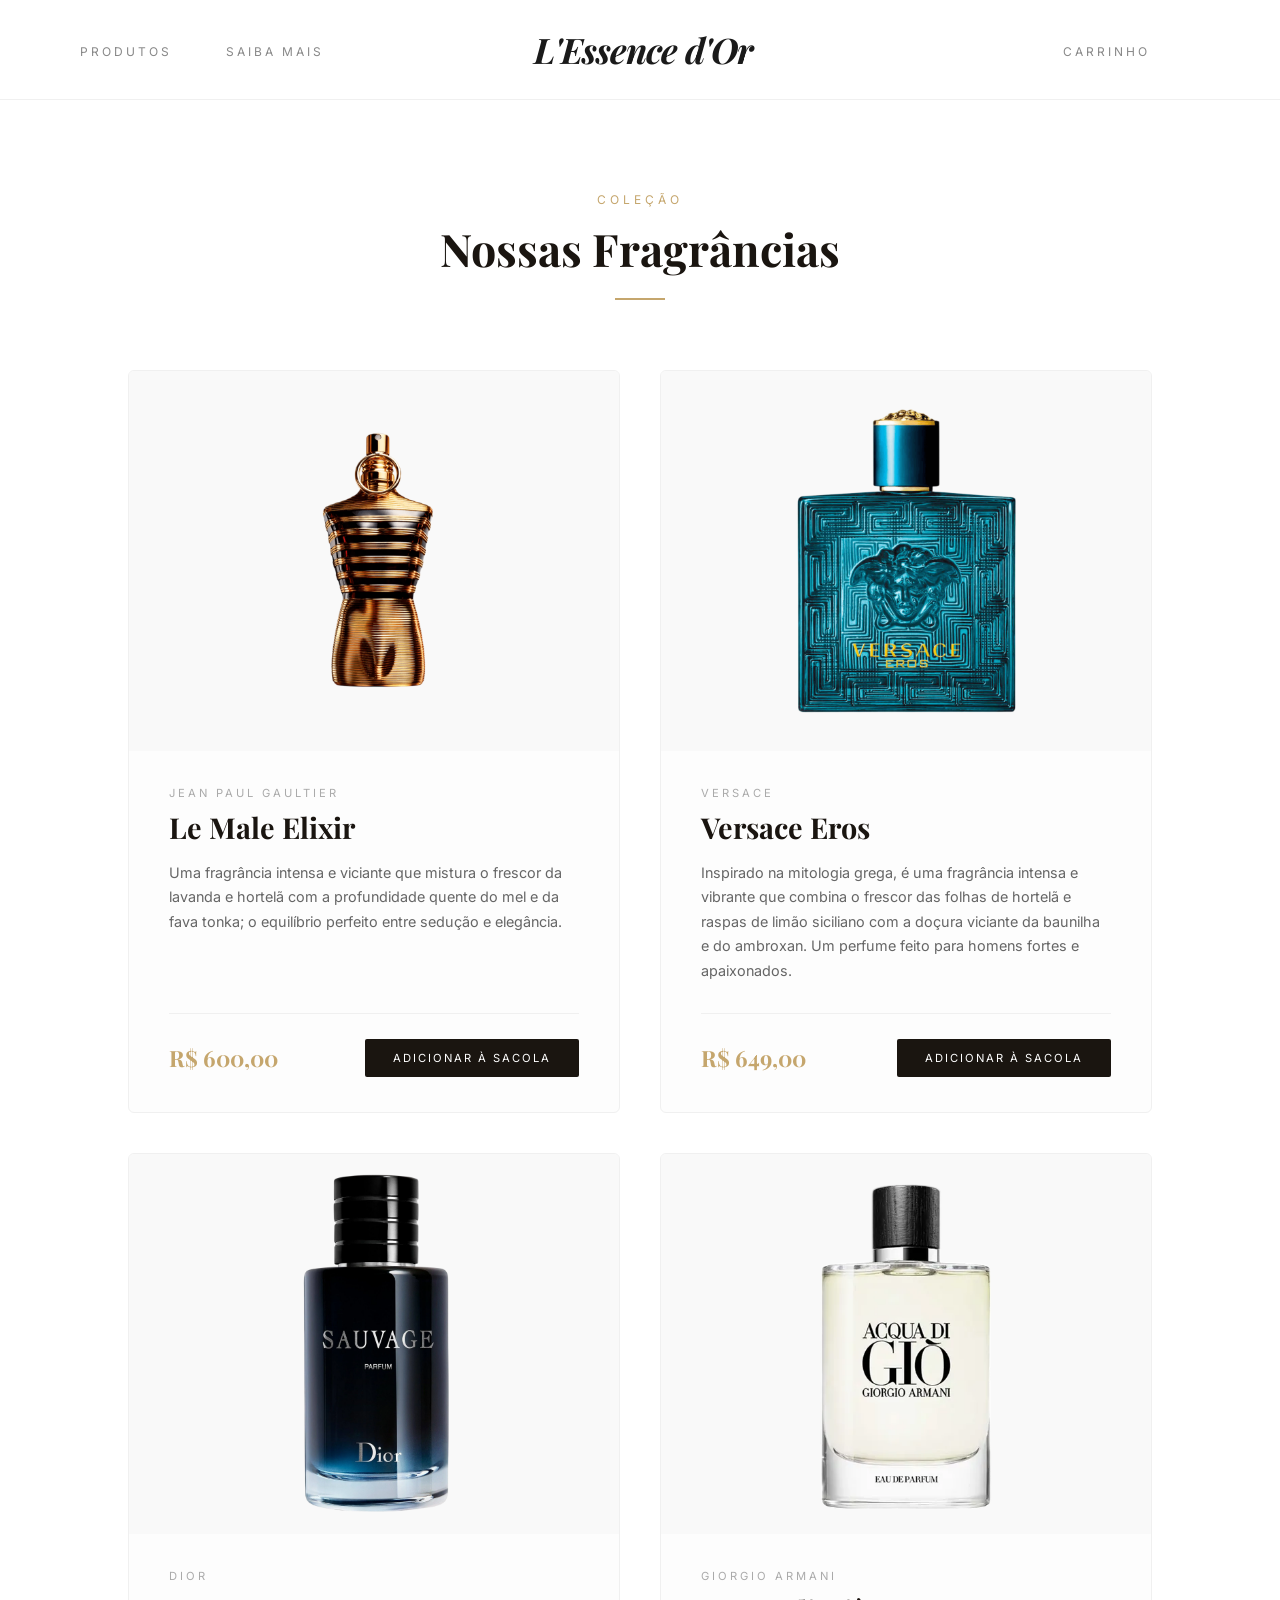
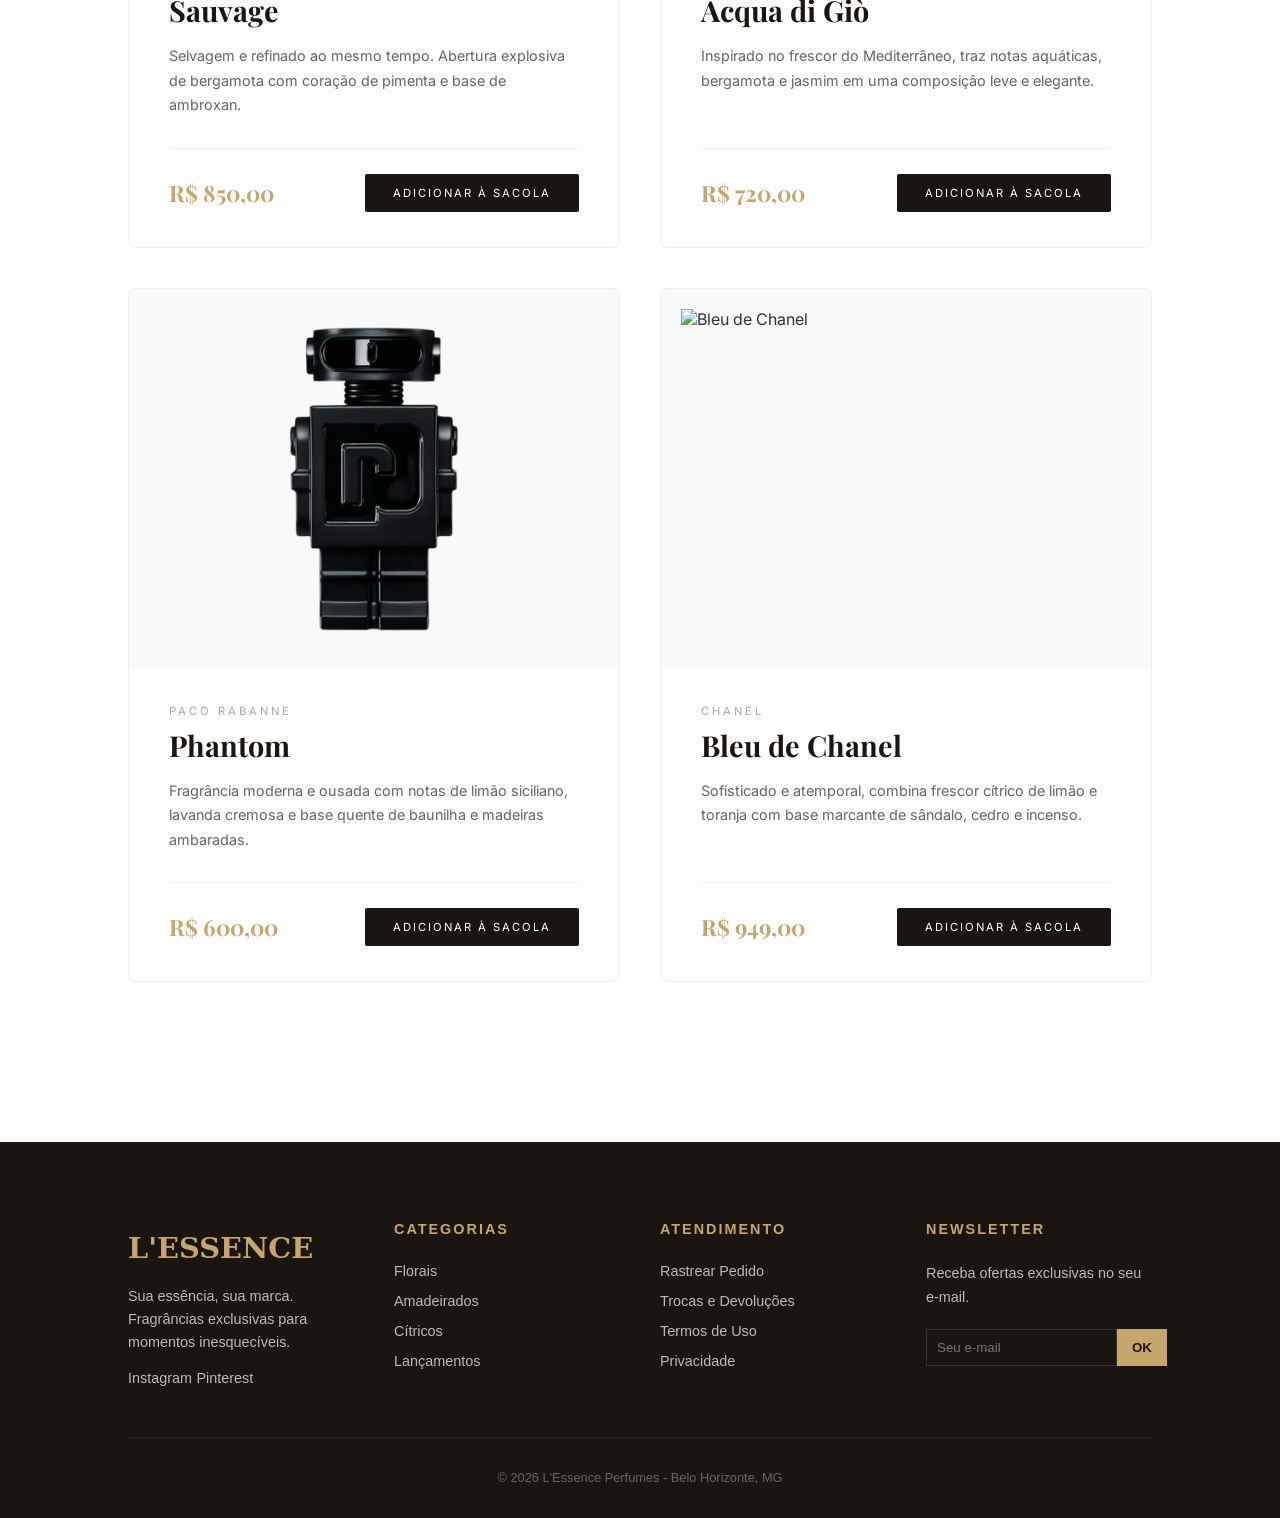
==== pages/produtos.html @ 05882e73 "Pagina de produtos" ====
<!DOCTYPE html>
<html lang="en">
<head>
    <meta charset="UTF-8">
    <meta name="viewport" content="width=device-width, initial-scale=1.0">
    <title>Produtos — L'Essence d'Or</title>
    <link rel="stylesheet" href="./produtos.css">
    <link href="https://fonts.googleapis.com/css2?family=Playfair+Display:ital,wght@0,400;0,700;1,700&family=Inter:wght@300;400;500&display=swap" rel="stylesheet">
</head>
<body>

    <header class="cabecario">
        <nav class="menu">
            <a href="#">Produtos</a>
            <a href="#">Saiba Mais</a>
        </nav>
        <h1 class="titulo">L'Essence d'Or</h1>
        <nav class="menu">
            <a class="carrinho" href="#">Carrinho</a>
        </nav>
    </header>

    <main class="produtos-page">

        <div class="produtos-header">
            <p class="produtos-subtitulo">Coleção</p>
            <h2 class="produtos-titulo">Nossas Fragrâncias</h2>
            <div class="linha-dourada"></div>
        </div>

        <div class="produtos-grid">

            <div class="produto-card">
                <div class="produto-imagem">
                    <img src="../fotos/LeMale.png" alt="Paco Rabanne Phantom">
                </div>
                <div class="produto-info">
                    <p class="produto-marca">Jean Paul Gaultier</p>
                    <h3 class="produto-nome">Le Male Elixir</h3>
                    <p class="produto-descricao">Uma fragrância intensa e viciante que mistura o frescor da lavanda e hortelã com a profundidade quente do mel e da fava tonka; o equilíbrio perfeito entre sedução e elegância.</p>
                    <div class="produto-rodape">
                        <span class="produto-preco">R$ 600,00</span>
                        <button class="btn-card">Adicionar à Sacola</button>
                    </div>
                </div>
            </div>

            <div class="produto-card">
                <div class="produto-imagem">
                    <img src="../fotos/versace.png" alt="Bleu de Chanel">
                </div>
                <div class="produto-info">
                    <p class="produto-marca">Versace</p>
                    <h3 class="produto-nome">Versace Eros</h3>
                    <p class="produto-descricao">Inspirado na mitologia grega, é uma fragrância intensa e vibrante que combina o frescor das folhas de hortelã e raspas de limão siciliano com a doçura viciante da baunilha e do ambroxan. Um perfume feito para homens fortes e apaixonados.</p>
                    <div class="produto-rodape">
                        <span class="produto-preco">R$ 649,00</span>
                        <button class="btn-card">Adicionar à Sacola</button>
                    </div>
                </div>
            </div>

            <div class="produto-card">
                <div class="produto-imagem">
                    <img src="../fotos/Dior.png" alt="Dior Sauvage">
                </div>
                <div class="produto-info">
                    <p class="produto-marca">Dior</p>
                    <h3 class="produto-nome">Sauvage</h3>
                    <p class="produto-descricao">Selvagem e refinado ao mesmo tempo. Abertura explosiva de bergamota com coração de pimenta e base de ambroxan.</p>
                    <div class="produto-rodape">
                        <span class="produto-preco">R$ 850,00</span>
                        <button class="btn-card">Adicionar à Sacola</button>
                    </div>
                </div>
            </div>

            <div class="produto-card">
                <div class="produto-imagem">
                    <img src="../fotos/Armani.png" alt="Acqua di Giò">
                </div>
                <div class="produto-info">
                    <p class="produto-marca">Giorgio Armani</p>
                    <h3 class="produto-nome">Acqua di Giò</h3>
                    <p class="produto-descricao">Inspirado no frescor do Mediterrâneo, traz notas aquáticas, bergamota e jasmim em uma composição leve e elegante.</p>
                    <div class="produto-rodape">
                        <span class="produto-preco">R$ 720,00</span>
                        <button class="btn-card">Adicionar à Sacola</button>
                    </div>
                </div>
            </div>

            <div class="produto-card">
                <div class="produto-imagem">
                    <img src="../fotos/Phanton.png" alt="Paco Rabanne Phantom">
                </div>
                <div class="produto-info">
                    <p class="produto-marca">Paco Rabanne</p>
                    <h3 class="produto-nome">Phantom</h3>
                    <p class="produto-descricao">Fragrância moderna e ousada com notas de limão siciliano, lavanda cremosa e base quente de baunilha e madeiras ambaradas.</p>
                    <div class="produto-rodape">
                        <span class="produto-preco">R$ 600,00</span>
                        <button class="btn-card">Adicionar à Sacola</button>
                    </div>
                </div>
            </div>

             <div class="produto-card">
                <div class="produto-imagem">
                    <img src="https://www.chanel.com/images/t_one/w_0.51,h_0.51,c_crop/q_auto:good,f_autoplus,fl_lossy,dpr_1.1/w_1240/bleu-de-chanel-eau-de-toilette-spray-1-7fl-oz--packshot-default-107450-9564892889118.jpg" alt="Bleu de Chanel">
                </div>
                <div class="produto-info">
                    <p class="produto-marca">Chanel</p>
                    <h3 class="produto-nome">Bleu de Chanel</h3>
                    <p class="produto-descricao">Sofisticado e atemporal, combina frescor cítrico de limão e toranja com base marcante de sândalo, cedro e incenso.</p>
                    <div class="produto-rodape">
                        <span class="produto-preco">R$ 949,00</span>
                        <button class="btn-card">Adicionar à Sacola</button>
                    </div>
                </div>
            </div>

        </div>
    </main>

    <footer class="main-footer">
        <div class="footer-container">
            <div class="footer-col">
                <h3 class="footer-logo">L'ESSENCE</h3>
                <p>Sua essência, sua marca. Fragrâncias exclusivas para momentos inesquecíveis.</p>
                <div class="social-links">
                    <a href="#">Instagram</a>
                    <a href="#">Pinterest</a>
                </div>
            </div>
            <div class="footer-col">
                <h4>Categorias</h4>
                <ul>
                    <li><a href="#">Florais</a></li>
                    <li><a href="#">Amadeirados</a></li>
                    <li><a href="#">Cítricos</a></li>
                    <li><a href="#">Lançamentos</a></li>
                </ul>
            </div>
            <div class="footer-col">
                <h4>Atendimento</h4>
                <ul>
                    <li><a href="#">Rastrear Pedido</a></li>
                    <li><a href="#">Trocas e Devoluções</a></li>
                    <li><a href="#">Termos de Uso</a></li>
                    <li><a href="#">Privacidade</a></li>
                </ul>
            </div>
            <div class="footer-col">
                <h4>Newsletter</h4>
                <p>Receba ofertas exclusivas no seu e-mail.</p>
                <div class="footer-subscribe">
                    <input type="email" placeholder="Seu e-mail">
                    <button>OK</button>
                </div>
            </div>
        </div>
        <div class="footer-bottom">
            <p>&copy; 2026 L'Essence Perfumes - Belo Horizonte, MG</p>
        </div>
    </footer>

</body>
</html>
---- pages/produtos.css ----
/* ============================================
   RESET & BASE
   ============================================ */
* {
    box-sizing: border-box;
}

body {
    font-family: 'Inter', sans-serif;
    background-color: #fff;
    color: #333;
    margin: 0;
    padding: 0;
    width: 100%;
}


/* ============================================
   CABEÇÁRIO
   ============================================ */
.cabecario {
    display: flex;
    align-items: center;
    justify-content: space-between;
    padding: 0 80px;
    height: 100px;
    background-color: #fff;
    border-bottom: 1px solid #f0f0f0;
}

.titulo {
    font-family: 'Playfair Display', serif;
    font-size: 2.2rem;
    font-weight: 700;
    font-style: italic;
    color: #1a1a1a;
    letter-spacing: -1px;
    margin-left: -150px;
}

.menu a {
    text-decoration: none;
    color: #888;
    font-family: 'Inter', sans-serif;
    font-size: 0.75rem;
    text-transform: uppercase;
    letter-spacing: 3px;
    transition: color 0.3s ease;
    margin-right: 50px;
}

.menu a:hover {
    color: #d4af37;
}


/* ============================================
   PÁGINA DE PRODUTOS
   ============================================ */
.produtos-page {
    padding: 80px 10%;
}

.produtos-header {
    text-align: center;
    margin-bottom: 70px;
}

.produtos-subtitulo {
    font-size: 0.75rem;
    text-transform: uppercase;
    letter-spacing: 4px;
    color: #c5a66d;
    margin-bottom: 12px;
}

.produtos-titulo {
    font-family: 'Playfair Display', serif;
    font-size: 2.8rem;
    font-weight: 700;
    color: #1a1510;
    margin: 0 0 20px 0;
}

.linha-dourada {
    width: 50px;
    height: 2px;
    background: #c5a66d;
    margin: 0 auto;
}


/* ============================================
   GRID DE PRODUTOS
   ============================================ */
.produtos-grid {
    display: grid;
    grid-template-columns: repeat(2, 1fr);
    gap: 40px;
}

.produto-card {
    border: 1px solid #f0f0f0;
    border-radius: 6px;
    overflow: hidden;
    background: #fdfdfd;
    transition: transform 0.4s ease, box-shadow 0.4s ease;
    display: flex;
    flex-direction: column;
}

.produto-card:hover {
    transform: translateY(-6px);
    box-shadow: 0 20px 50px rgba(0, 0, 0, 0.07);
}

/* Imagem */
.produto-imagem {
    width: 100%;
    height: 380px;
    background-color: #f9f9f9;
    display: flex;
    align-items: center;
    justify-content: center;
    overflow: hidden;
}

.produto-imagem img {
    width: 100%;
    height: 100%;
    object-fit: contain;  /* <- encaixa a imagem sem cortar */
    padding: 20px;        /* pequeno respiro nas bordas */
    transition: transform 0.6s ease;
}

.produto-card:hover .produto-imagem img {
    transform: scale(1.04);
}

/* Info */
.produto-info {
    padding: 35px 40px;
    display: flex;
    flex-direction: column;
    flex: 1;
}

.produto-marca {
    font-size: 0.7rem;
    text-transform: uppercase;
    letter-spacing: 3px;
    color: #aaa;
    margin: 0 0 8px 0;
}

.produto-nome {
    font-family: 'Playfair Display', serif;
    font-size: 1.8rem;
    color: #1a1510;
    margin: 0 0 15px 0;
    font-weight: 700;
}

.produto-descricao {
    font-size: 0.9rem;
    color: #666;
    line-height: 1.7;
    margin: 0 0 30px 0;
    flex: 1;
}

/* Rodapé do card */
.produto-rodape {
    display: flex;
    align-items: center;
    justify-content: space-between;
    border-top: 1px solid #f0f0f0;
    padding-top: 25px;
}

.produto-preco {
    font-size: 1.4rem;
    font-weight: 700;
    color: #c5a66d;
    font-family: 'Playfair Display', serif;
}

.btn-card {
    background: #1a1510;
    color: #fff;
    padding: 12px 28px;
    border: none;
    cursor: pointer;
    text-transform: uppercase;
    font-family: 'Inter', sans-serif;
    font-size: 0.7rem;
    letter-spacing: 2px;
    transition: background 0.3s ease, transform 0.2s ease;
    border-radius: 2px;
}

.btn-card:hover {
    background: #c5a66d;
    transform: translateY(-1px);
}

@media (max-width: 900px) {
    .produtos-grid {
        grid-template-columns: 1fr;
    }

    .cabecario {
        padding: 0 30px;
    }

    .titulo {
        margin-left: 0;
    }
}


/* ============================================
   RODAPÉ
   ============================================ */
.main-footer {
    background-color: #1a1510;
    color: #fff;
    padding: 60px 10% 20px 10%;
    margin-top: 80px;
    font-family: Arial, sans-serif;
}

.footer-container {
    display: flex;
    justify-content: space-between;
    gap: 40px;
    flex-wrap: wrap;
}

.footer-col {
    flex: 1;
    min-width: 200px;
}

.footer-logo {
    font-family: 'Serif', serif;
    font-size: 1.8rem;
    color: #c5a66d;
    margin-bottom: 20px;
}

.footer-col h4 {
    color: #c5a66d;
    text-transform: uppercase;
    font-size: 0.9rem;
    letter-spacing: 2px;
    margin-bottom: 25px;
}

.footer-col p {
    font-size: 0.9rem;
    line-height: 1.6;
    color: #bbb;
}

.footer-col ul {
    list-style: none;
    padding: 0;
}

.footer-col ul li {
    margin-bottom: 12px;
}

.footer-col ul li a,
.footer-col a {
    color: #bbb;
    text-decoration: none;
    font-size: 0.9rem;
    transition: color 0.3s, padding-left 0.3s;
}

.footer-col ul li a:hover,
.footer-col a:hover {
    color: #c5a66d;
    padding-left: 5px;
}

.footer-subscribe {
    display: flex;
    margin-top: 20px;
}

.footer-subscribe input {
    background: transparent;
    border: 1px solid #333;
    padding: 10px;
    color: #fff;
    flex: 1;
}

.footer-subscribe button {
    background: #c5a66d;
    border: none;
    color: #1a1510;
    padding: 0 15px;
    cursor: pointer;
    font-weight: bold;
}

.footer-bottom {
    border-top: 1px solid #222;
    margin-top: 50px;
    padding-top: 20px;
    text-align: center;
    font-size: 0.8rem;
    color: #666;
}
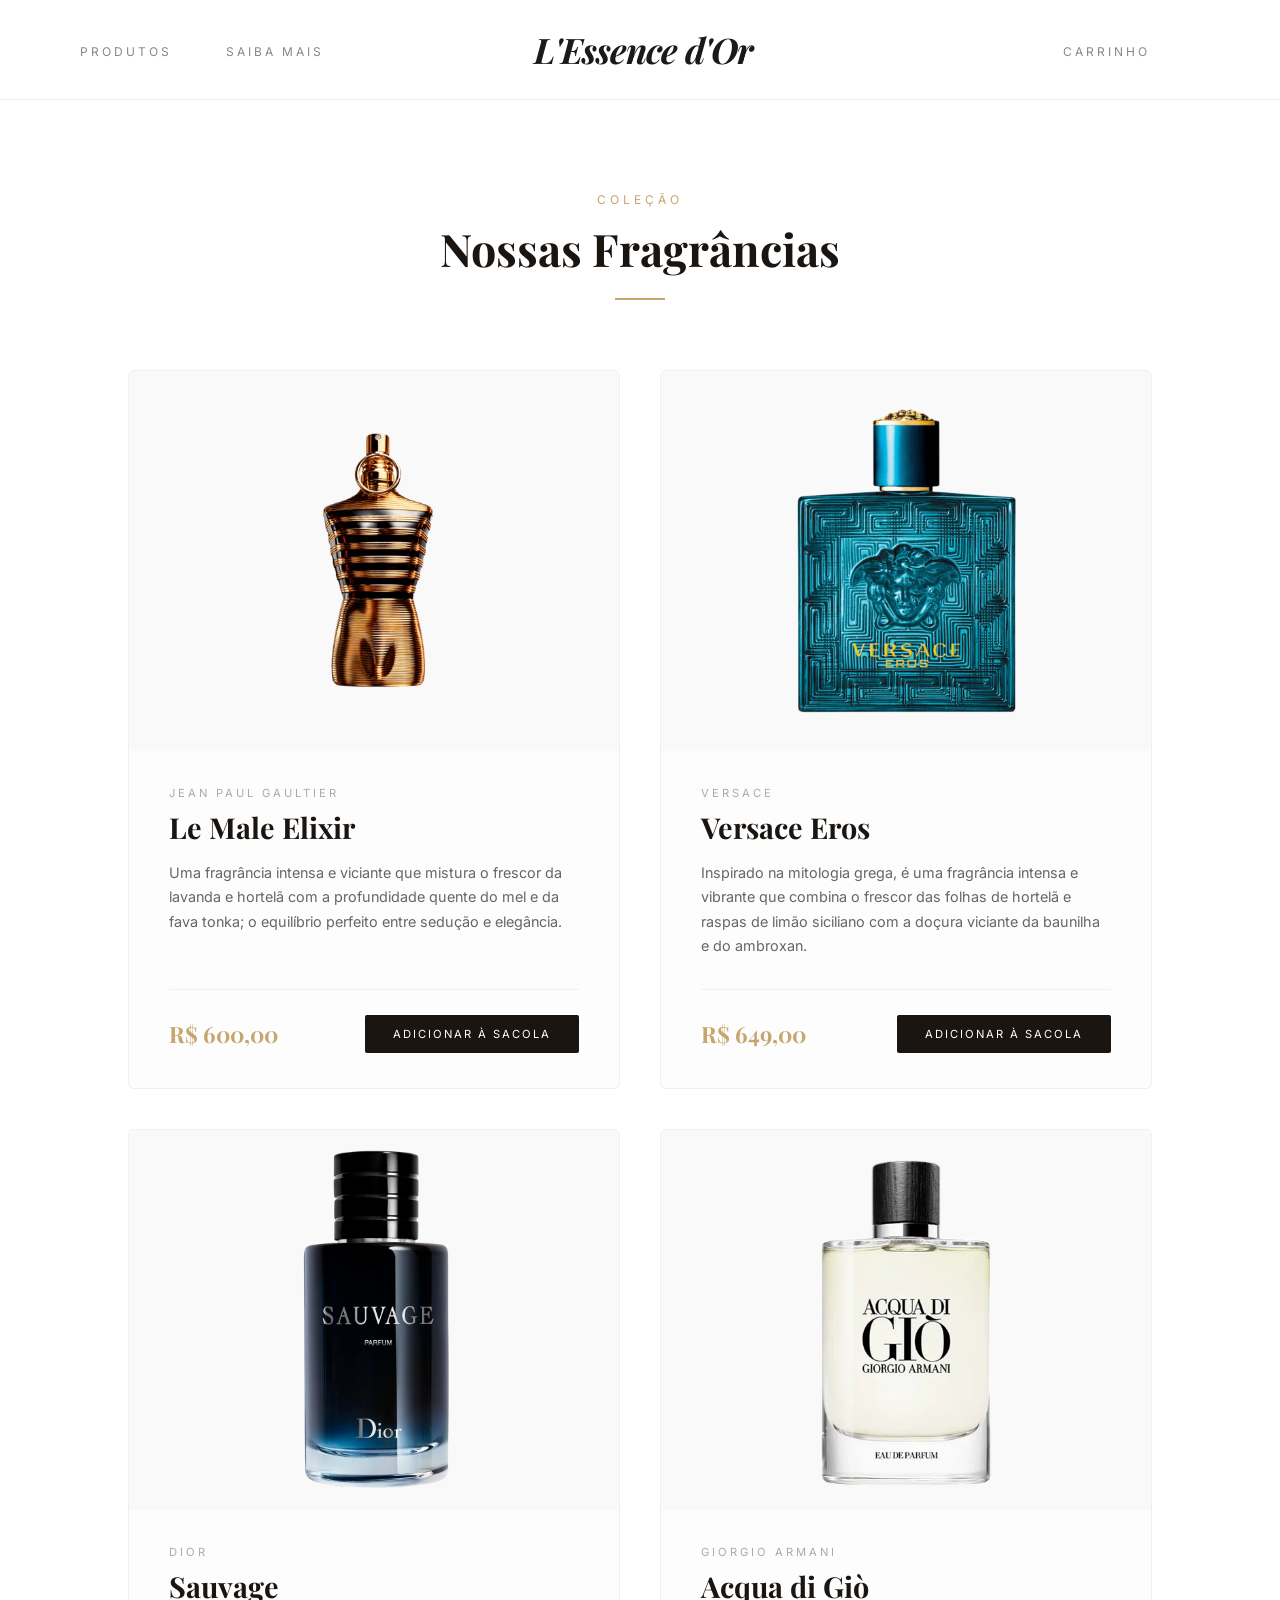
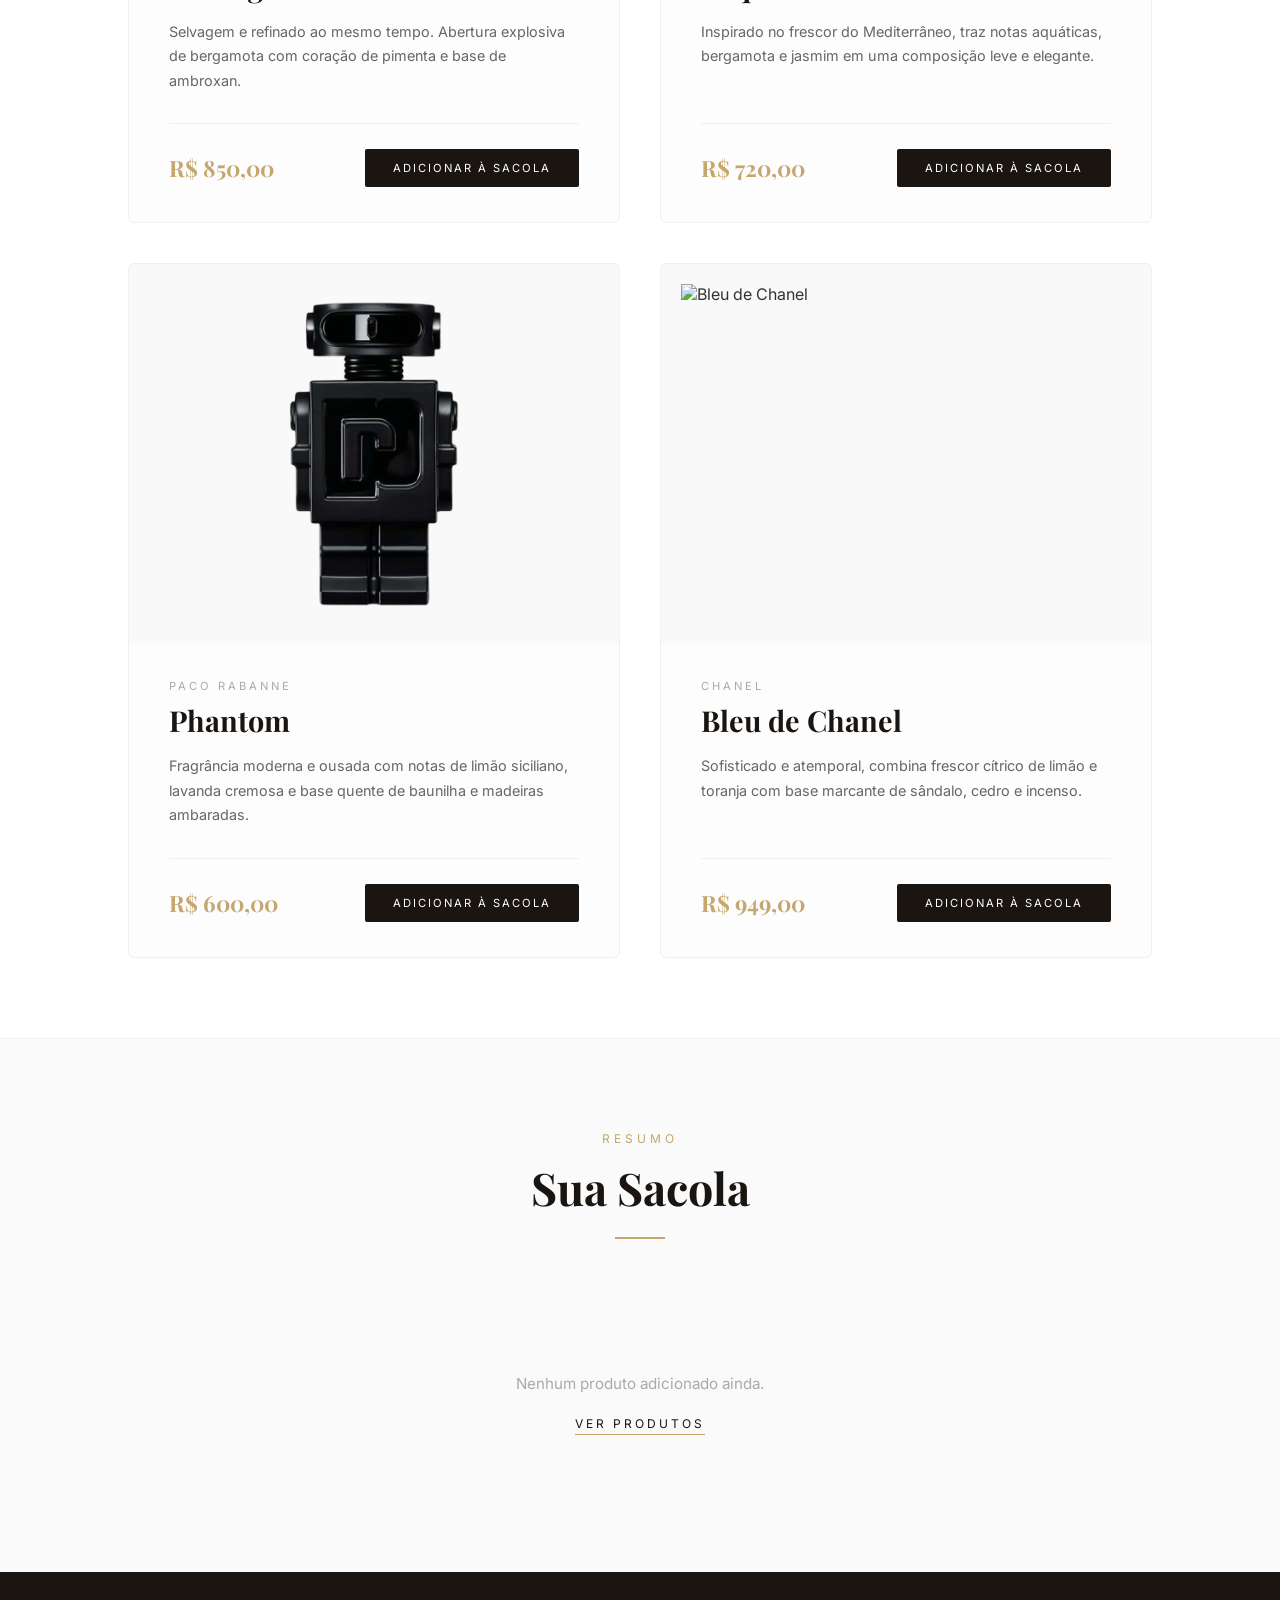
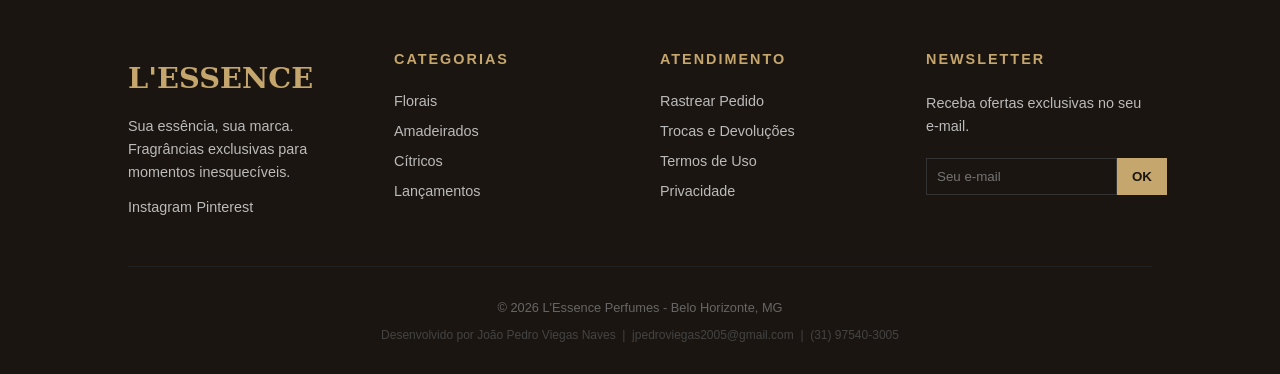
==== commit 48a423b2: "Lógica do carrinho sem JS" ====
--- a/pages/produtos.html
+++ b/pages/produtos.html
@@ -1,5 +1,5 @@
 <!DOCTYPE html>
-<html lang="en">
+<html lang="pt-BR">
 <head>
     <meta charset="UTF-8">
     <meta name="viewport" content="width=device-width, initial-scale=1.0">
@@ -9,17 +9,29 @@
 </head>
 <body>
 
+    
+    <input type="checkbox" id="chk1" class="chk-produto">
+    <input type="checkbox" id="chk2" class="chk-produto">
+    <input type="checkbox" id="chk3" class="chk-produto">
+    <input type="checkbox" id="chk4" class="chk-produto">
+    <input type="checkbox" id="chk5" class="chk-produto">
+    <input type="checkbox" id="chk6" class="chk-produto">
+
+    <!-- ===== CABECARIO ===== -->
     <header class="cabecario">
         <nav class="menu">
-            <a href="#">Produtos</a>
-            <a href="#">Saiba Mais</a>
+            <a href="produtos.html">Produtos</a>
+            <a href="saibaMais.html">Saiba Mais</a>
         </nav>
-        <h1 class="titulo">L'Essence d'Or</h1>
+        <a href="../index.html" style="text-decoration: none;">
+            <h1 class="titulo">L'Essence d'Or</h1>
+        </a>
         <nav class="menu">
-            <a class="carrinho" href="#">Carrinho</a>
+            <a class="carrinho-btn" href="#carrinho">Carrinho</a>
         </nav>
     </header>
 
+    <!-- ===== PRODUTOS ===== -->
     <main class="produtos-page">
 
         <div class="produtos-header">
@@ -32,7 +44,7 @@
 
             <div class="produto-card">
                 <div class="produto-imagem">
-                    <img src="../fotos/LeMale.png" alt="Paco Rabanne Phantom">
+                    <img src="../fotos/LeMale.png" alt="Le Male Elixir">
                 </div>
                 <div class="produto-info">
                     <p class="produto-marca">Jean Paul Gaultier</p>
@@ -40,22 +52,22 @@
                     <p class="produto-descricao">Uma fragrância intensa e viciante que mistura o frescor da lavanda e hortelã com a profundidade quente do mel e da fava tonka; o equilíbrio perfeito entre sedução e elegância.</p>
                     <div class="produto-rodape">
                         <span class="produto-preco">R$ 600,00</span>
-                        <button class="btn-card">Adicionar à Sacola</button>
-                    </div>
-                </div>
-            </div>
-
-            <div class="produto-card">
-                <div class="produto-imagem">
-                    <img src="../fotos/versace.png" alt="Bleu de Chanel">
+                        <label for="chk1" class="btn-card">Adicionar à Sacola</label>
+                    </div>
+                </div>
+            </div>
+
+            <div class="produto-card">
+                <div class="produto-imagem">
+                    <img src="../fotos/versace.png" alt="Versace Eros">
                 </div>
                 <div class="produto-info">
                     <p class="produto-marca">Versace</p>
                     <h3 class="produto-nome">Versace Eros</h3>
-                    <p class="produto-descricao">Inspirado na mitologia grega, é uma fragrância intensa e vibrante que combina o frescor das folhas de hortelã e raspas de limão siciliano com a doçura viciante da baunilha e do ambroxan. Um perfume feito para homens fortes e apaixonados.</p>
+                    <p class="produto-descricao">Inspirado na mitologia grega, é uma fragrância intensa e vibrante que combina o frescor das folhas de hortelã e raspas de limão siciliano com a doçura viciante da baunilha e do ambroxan.</p>
                     <div class="produto-rodape">
                         <span class="produto-preco">R$ 649,00</span>
-                        <button class="btn-card">Adicionar à Sacola</button>
+                        <label for="chk2" class="btn-card">Adicionar à Sacola</label>
                     </div>
                 </div>
             </div>
@@ -70,7 +82,7 @@
                     <p class="produto-descricao">Selvagem e refinado ao mesmo tempo. Abertura explosiva de bergamota com coração de pimenta e base de ambroxan.</p>
                     <div class="produto-rodape">
                         <span class="produto-preco">R$ 850,00</span>
-                        <button class="btn-card">Adicionar à Sacola</button>
+                        <label for="chk3" class="btn-card">Adicionar à Sacola</label>
                     </div>
                 </div>
             </div>
@@ -85,7 +97,7 @@
                     <p class="produto-descricao">Inspirado no frescor do Mediterrâneo, traz notas aquáticas, bergamota e jasmim em uma composição leve e elegante.</p>
                     <div class="produto-rodape">
                         <span class="produto-preco">R$ 720,00</span>
-                        <button class="btn-card">Adicionar à Sacola</button>
+                        <label for="chk4" class="btn-card">Adicionar à Sacola</label>
                     </div>
                 </div>
             </div>
@@ -100,12 +112,12 @@
                     <p class="produto-descricao">Fragrância moderna e ousada com notas de limão siciliano, lavanda cremosa e base quente de baunilha e madeiras ambaradas.</p>
                     <div class="produto-rodape">
                         <span class="produto-preco">R$ 600,00</span>
-                        <button class="btn-card">Adicionar à Sacola</button>
-                    </div>
-                </div>
-            </div>
-
-             <div class="produto-card">
+                        <label for="chk5" class="btn-card">Adicionar à Sacola</label>
+                    </div>
+                </div>
+            </div>
+
+            <div class="produto-card">
                 <div class="produto-imagem">
                     <img src="https://www.chanel.com/images/t_one/w_0.51,h_0.51,c_crop/q_auto:good,f_autoplus,fl_lossy,dpr_1.1/w_1240/bleu-de-chanel-eau-de-toilette-spray-1-7fl-oz--packshot-default-107450-9564892889118.jpg" alt="Bleu de Chanel">
                 </div>
@@ -115,7 +127,7 @@
                     <p class="produto-descricao">Sofisticado e atemporal, combina frescor cítrico de limão e toranja com base marcante de sândalo, cedro e incenso.</p>
                     <div class="produto-rodape">
                         <span class="produto-preco">R$ 949,00</span>
-                        <button class="btn-card">Adicionar à Sacola</button>
+                        <label for="chk6" class="btn-card">Adicionar à Sacola</label>
                     </div>
                 </div>
             </div>
@@ -123,6 +135,90 @@
         </div>
     </main>
 
+    <!-- ===== CARRINHO ===== -->
+    <section class="carrinho-section" id="carrinho">
+
+        <div class="carrinho-header">
+            <p class="produtos-subtitulo">Resumo</p>
+            <h2 class="produtos-titulo">Sua Sacola</h2>
+            <div class="linha-dourada"></div>
+        </div>
+
+        <div class="carrinho-vazio">
+            <p>Nenhum produto adicionado ainda.</p>
+            <a href="#" class="btn-voltar">Ver Produtos</a>
+        </div>
+
+        <div class="carrinho-lista">
+
+            <div class="carrinho-item" id="item1">
+                <img src="../fotos/LeMale.png" alt="Le Male Elixir">
+                <div class="carrinho-item-info">
+                    <p class="carrinho-marca">Jean Paul Gaultier</p>
+                    <h4 class="carrinho-nome">Le Male Elixir</h4>
+                </div>
+                <span class="carrinho-preco">R$ 600,00</span>
+                <label for="chk1" class="btn-remover">Remover</label>
+            </div>
+
+            <div class="carrinho-item" id="item2">
+                <img src="../fotos/versace.png" alt="Versace Eros">
+                <div class="carrinho-item-info">
+                    <p class="carrinho-marca">Versace</p>
+                    <h4 class="carrinho-nome">Versace Eros</h4>
+                </div>
+                <span class="carrinho-preco">R$ 649,00</span>
+                <label for="chk2" class="btn-remover">Remover</label>
+            </div>
+
+            <div class="carrinho-item" id="item3">
+                <img src="../fotos/Dior.png" alt="Dior Sauvage">
+                <div class="carrinho-item-info">
+                    <p class="carrinho-marca">Dior</p>
+                    <h4 class="carrinho-nome">Sauvage</h4>
+                </div>
+                <span class="carrinho-preco">R$ 850,00</span>
+                <label for="chk3" class="btn-remover">Remover</label>
+            </div>
+
+            <div class="carrinho-item" id="item4">
+                <img src="../fotos/Armani.png" alt="Acqua di Giò">
+                <div class="carrinho-item-info">
+                    <p class="carrinho-marca">Giorgio Armani</p>
+                    <h4 class="carrinho-nome">Acqua di Giò</h4>
+                </div>
+                <span class="carrinho-preco">R$ 720,00</span>
+                <label for="chk4" class="btn-remover">Remover</label>
+            </div>
+
+            <div class="carrinho-item" id="item5">
+                <img src="../fotos/Phanton.png" alt="Phantom">
+                <div class="carrinho-item-info">
+                    <p class="carrinho-marca">Paco Rabanne</p>
+                    <h4 class="carrinho-nome">Phantom</h4>
+                </div>
+                <span class="carrinho-preco">R$ 600,00</span>
+                <label for="chk5" class="btn-remover">Remover</label>
+            </div>
+
+            <div class="carrinho-item" id="item6">
+                <img src="https://www.chanel.com/images/t_one/w_0.51,h_0.51,c_crop/q_auto:good,f_autoplus,fl_lossy,dpr_1.1/w_1240/bleu-de-chanel-eau-de-toilette-spray-1-7fl-oz--packshot-default-107450-9564892889118.jpg" alt="Bleu de Chanel">
+                <div class="carrinho-item-info">
+                    <p class="carrinho-marca">Chanel</p>
+                    <h4 class="carrinho-nome">Bleu de Chanel</h4>
+                </div>
+                <span class="carrinho-preco">R$ 949,00</span>
+                <label for="chk6" class="btn-remover">Remover</label>
+            </div>
+
+        </div>
+
+        <div class="carrinho-finalizar">
+            <button class="btn-finalizar">Finalizar Compra</button>
+        </div>
+
+    </section>
+<!-- ===== RODAPÉ ===== -->
     <footer class="main-footer">
         <div class="footer-container">
             <div class="footer-col">
@@ -162,6 +258,7 @@
         </div>
         <div class="footer-bottom">
             <p>&copy; 2026 L'Essence Perfumes - Belo Horizonte, MG</p>
+            <p>Desenvolvido por João Pedro Viegas Naves &nbsp;|&nbsp; jpedroviegas2005@gmail.com &nbsp;|&nbsp; (31) 97540-3005</p>
         </div>
     </footer>
 
--- a/pages/produtos.css
+++ b/pages/produtos.css
@@ -16,6 +16,14 @@
 
 
 /* ============================================
+   CHECKBOXES 
+   ============================================ */
+.chk-produto {
+    display: none;
+}
+
+
+/* ============================================
    CABEÇÁRIO
    ============================================ */
 .cabecario {
@@ -26,6 +34,9 @@
     height: 100px;
     background-color: #fff;
     border-bottom: 1px solid #f0f0f0;
+    position: sticky;
+    top: 0;
+    z-index: 100;
 }
 
 .titulo {
@@ -49,8 +60,19 @@
     margin-right: 50px;
 }
 
-.menu a:hover {
+.menu a:hover,
+.carrinho-btn:hover {
     color: #d4af37;
+}
+
+.carrinho-btn {
+    text-decoration: none;
+    color: #888;
+    font-family: 'Inter', sans-serif;
+    font-size: 0.75rem;
+    text-transform: uppercase;
+    letter-spacing: 3px;
+    transition: color 0.3s ease;
 }
 
 
@@ -114,7 +136,6 @@
     box-shadow: 0 20px 50px rgba(0, 0, 0, 0.07);
 }
 
-/* Imagem */
 .produto-imagem {
     width: 100%;
     height: 380px;
@@ -128,8 +149,8 @@
 .produto-imagem img {
     width: 100%;
     height: 100%;
-    object-fit: contain;  /* <- encaixa a imagem sem cortar */
-    padding: 20px;        /* pequeno respiro nas bordas */
+    object-fit: contain;
+    padding: 20px;
     transition: transform 0.6s ease;
 }
 
@@ -137,7 +158,6 @@
     transform: scale(1.04);
 }
 
-/* Info */
 .produto-info {
     padding: 35px 40px;
     display: flex;
@@ -169,7 +189,6 @@
     flex: 1;
 }
 
-/* Rodapé do card */
 .produto-rodape {
     display: flex;
     align-items: center;
@@ -184,6 +203,7 @@
     color: #c5a66d;
     font-family: 'Playfair Display', serif;
 }
+
 
 .btn-card {
     background: #1a1510;
@@ -197,6 +217,7 @@
     letter-spacing: 2px;
     transition: background 0.3s ease, transform 0.2s ease;
     border-radius: 2px;
+    display: inline-block;
 }
 
 .btn-card:hover {
@@ -204,19 +225,202 @@
     transform: translateY(-1px);
 }
 
-@media (max-width: 900px) {
-    .produtos-grid {
-        grid-template-columns: 1fr;
-    }
-
-    .cabecario {
-        padding: 0 30px;
-    }
-
-    .titulo {
-        margin-left: 0;
-    }
-}
+
+#chk1:checked ~ main .produto-card:nth-child(1) .btn-card,
+#chk2:checked ~ main .produto-card:nth-child(2) .btn-card,
+#chk3:checked ~ main .produto-card:nth-child(3) .btn-card,
+#chk4:checked ~ main .produto-card:nth-child(4) .btn-card,
+#chk5:checked ~ main .produto-card:nth-child(5) .btn-card,
+#chk6:checked ~ main .produto-card:nth-child(6) .btn-card {
+    background: #c5a66d;
+    color: #fff;
+}
+
+
+/* ============================================
+   CARRINHO
+   ============================================ */
+.carrinho-section {
+    padding: 80px 10%;
+    background-color: #fafafa;
+    border-top: 1px solid #f0f0f0;
+}
+
+.carrinho-header {
+    text-align: center;
+    margin-bottom: 60px;
+}
+
+.carrinho-header .linha-dourada {
+    margin: 0 auto;
+}
+
+
+.carrinho-vazio {
+    text-align: center;
+    padding: 60px 0;
+    color: #aaa;
+    font-size: 0.95rem;
+    display: block;
+}
+
+.carrinho-vazio p {
+    margin-bottom: 20px;
+}
+
+.btn-voltar {
+    text-decoration: none;
+    color: #1a1510;
+    font-size: 0.75rem;
+    text-transform: uppercase;
+    letter-spacing: 3px;
+    border-bottom: 1px solid #c5a66d;
+    padding-bottom: 3px;
+    transition: color 0.3s;
+}
+
+.btn-voltar:hover {
+    color: #c5a66d;
+}
+
+
+.carrinho-lista {
+    display: none;
+    flex-direction: column;
+    gap: 0;
+    max-width: 800px;
+    margin: 0 auto;
+}
+
+
+.carrinho-item {
+    display: none;
+    align-items: center;
+    gap: 25px;
+    padding: 25px 0;
+    border-bottom: 1px solid #efefef;
+}
+
+.carrinho-item img {
+    width: 80px;
+    height: 80px;
+    object-fit: contain;
+    background: #f9f9f9;
+    padding: 8px;
+    border-radius: 4px;
+}
+
+.carrinho-item-info {
+    flex: 1;
+}
+
+.carrinho-marca {
+    font-size: 0.65rem;
+    text-transform: uppercase;
+    letter-spacing: 3px;
+    color: #aaa;
+    margin: 0 0 5px 0;
+}
+
+.carrinho-nome {
+    font-family: 'Playfair Display', serif;
+    font-size: 1.1rem;
+    color: #1a1510;
+    margin: 0;
+}
+
+.carrinho-preco {
+    font-size: 1.1rem;
+    font-weight: 700;
+    color: #c5a66d;
+    font-family: 'Playfair Display', serif;
+    min-width: 100px;
+    text-align: right;
+}
+
+.btn-remover {
+    font-size: 0.65rem;
+    text-transform: uppercase;
+    letter-spacing: 2px;
+    color: #bbb;
+    cursor: pointer;
+    border-bottom: 1px solid transparent;
+    transition: all 0.3s;
+    padding-bottom: 2px;
+}
+
+.btn-remover:hover {
+    color: #c5a66d;
+    border-bottom-color: #c5a66d;
+}
+
+
+.carrinho-finalizar {
+    display: none;
+    justify-content: flex-end;
+    max-width: 800px;
+    margin: 40px auto 0;
+}
+
+.btn-finalizar {
+    background: #1a1510;
+    color: #fff;
+    padding: 16px 50px;
+    border: none;
+    cursor: pointer;
+    text-transform: uppercase;
+    font-family: 'Inter', sans-serif;
+    font-size: 0.75rem;
+    letter-spacing: 2px;
+    transition: background 0.3s ease;
+    border-radius: 2px;
+}
+
+.btn-finalizar:hover {
+    background: #c5a66d;
+}
+
+
+/* ============================================
+   LÓGICA DO CARRINHO — CSS puro via :checked
+   ============================================ */
+
+
+#chk1:checked ~ .carrinho-section .carrinho-lista,
+#chk2:checked ~ .carrinho-section .carrinho-lista,
+#chk3:checked ~ .carrinho-section .carrinho-lista,
+#chk4:checked ~ .carrinho-section .carrinho-lista,
+#chk5:checked ~ .carrinho-section .carrinho-lista,
+#chk6:checked ~ .carrinho-section .carrinho-lista {
+    display: flex;
+}
+
+#chk1:checked ~ .carrinho-section .carrinho-vazio,
+#chk2:checked ~ .carrinho-section .carrinho-vazio,
+#chk3:checked ~ .carrinho-section .carrinho-vazio,
+#chk4:checked ~ .carrinho-section .carrinho-vazio,
+#chk5:checked ~ .carrinho-section .carrinho-vazio,
+#chk6:checked ~ .carrinho-section .carrinho-vazio {
+    display: none;
+}
+
+
+#chk1:checked ~ .carrinho-section .carrinho-finalizar,
+#chk2:checked ~ .carrinho-section .carrinho-finalizar,
+#chk3:checked ~ .carrinho-section .carrinho-finalizar,
+#chk4:checked ~ .carrinho-section .carrinho-finalizar,
+#chk5:checked ~ .carrinho-section .carrinho-finalizar,
+#chk6:checked ~ .carrinho-section .carrinho-finalizar {
+    display: flex;
+}
+
+
+#chk1:checked ~ .carrinho-section #item1 { display: flex; }
+#chk2:checked ~ .carrinho-section #item2 { display: flex; }
+#chk3:checked ~ .carrinho-section #item3 { display: flex; }
+#chk4:checked ~ .carrinho-section #item4 { display: flex; }
+#chk5:checked ~ .carrinho-section #item5 { display: flex; }
+#chk6:checked ~ .carrinho-section #item6 { display: flex; }
 
 
 /* ============================================
@@ -226,7 +430,6 @@
     background-color: #1a1510;
     color: #fff;
     padding: 60px 10% 20px 10%;
-    margin-top: 80px;
     font-family: Arial, sans-serif;
 }
 
@@ -315,4 +518,24 @@
     text-align: center;
     font-size: 0.8rem;
     color: #666;
+}
+
+.footer-bottom p + p {
+    margin-top: 6px;
+    font-size: 0.75rem;
+    color: #444;
+}
+
+@media (max-width: 900px) {
+    .produtos-grid {
+        grid-template-columns: 1fr;
+    }
+
+    .cabecario {
+        padding: 0 30px;
+    }
+
+    .titulo {
+        margin-left: 0;
+    }
 }
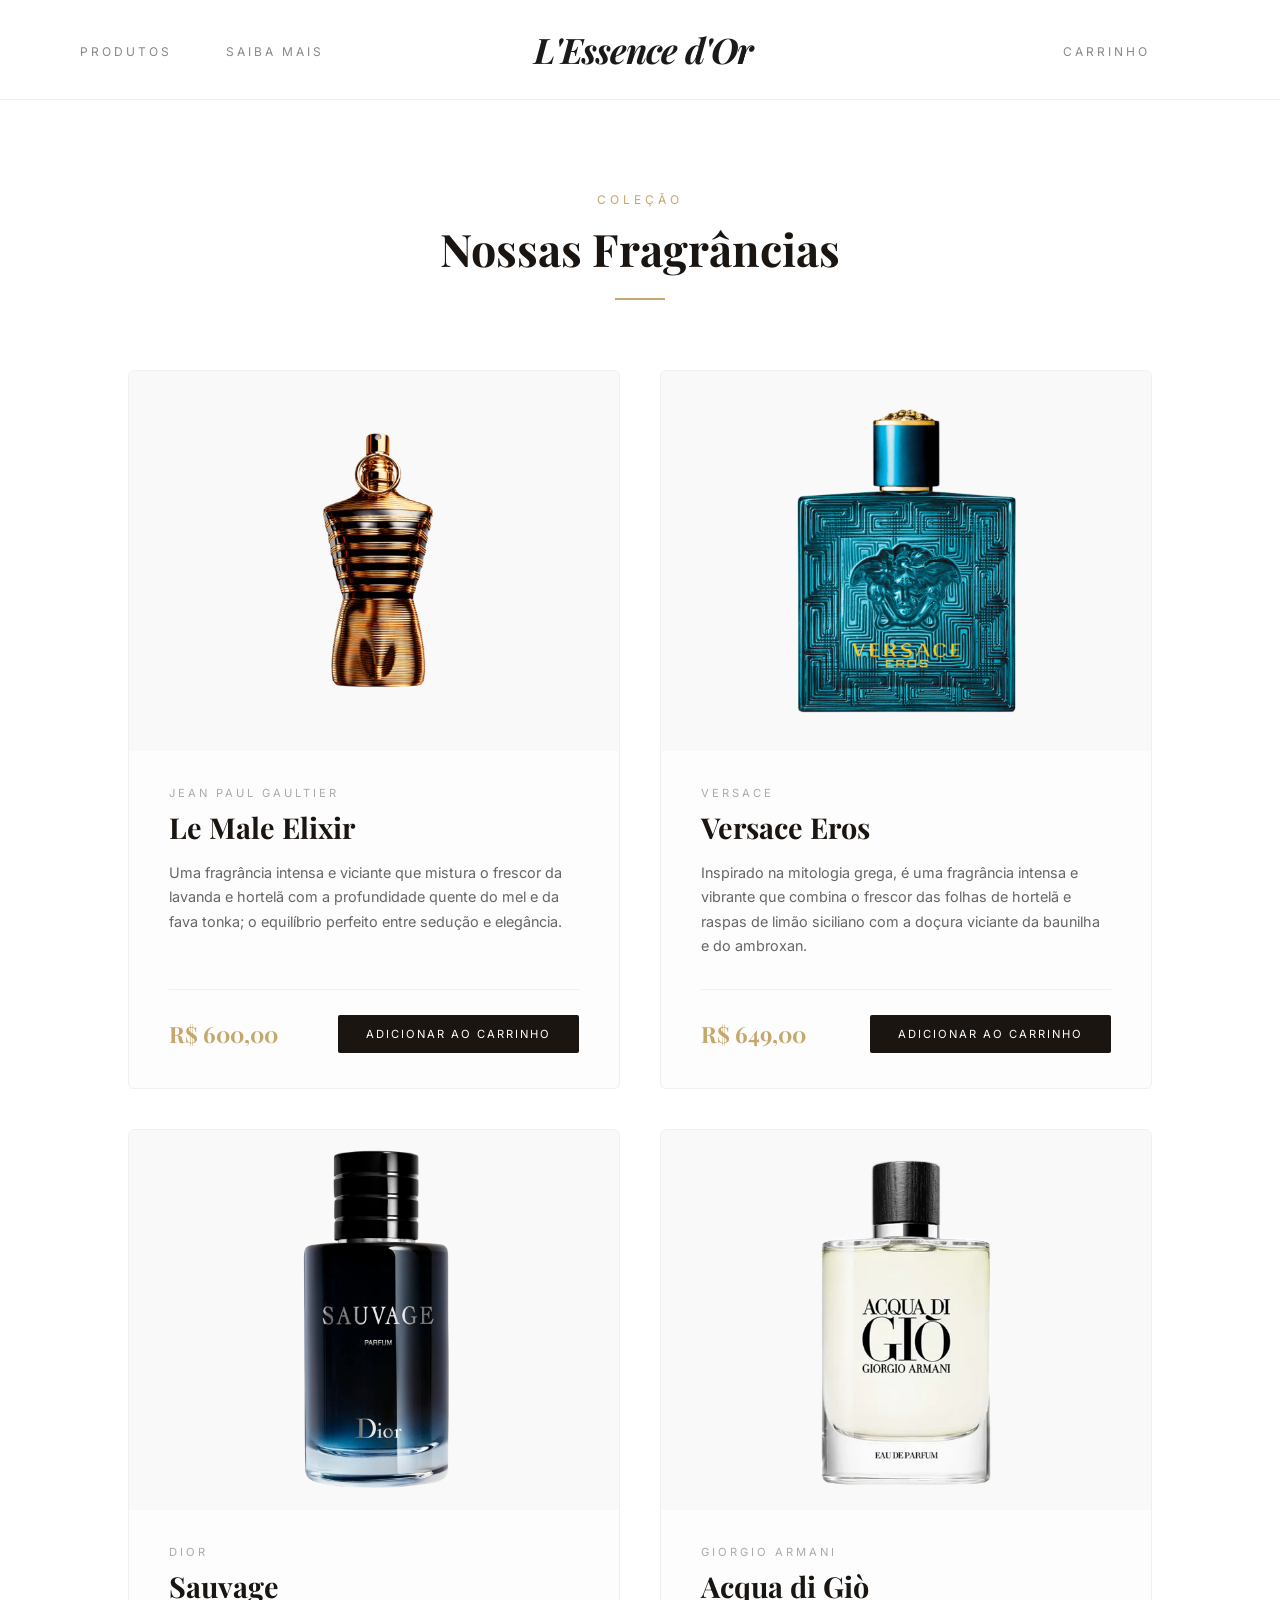
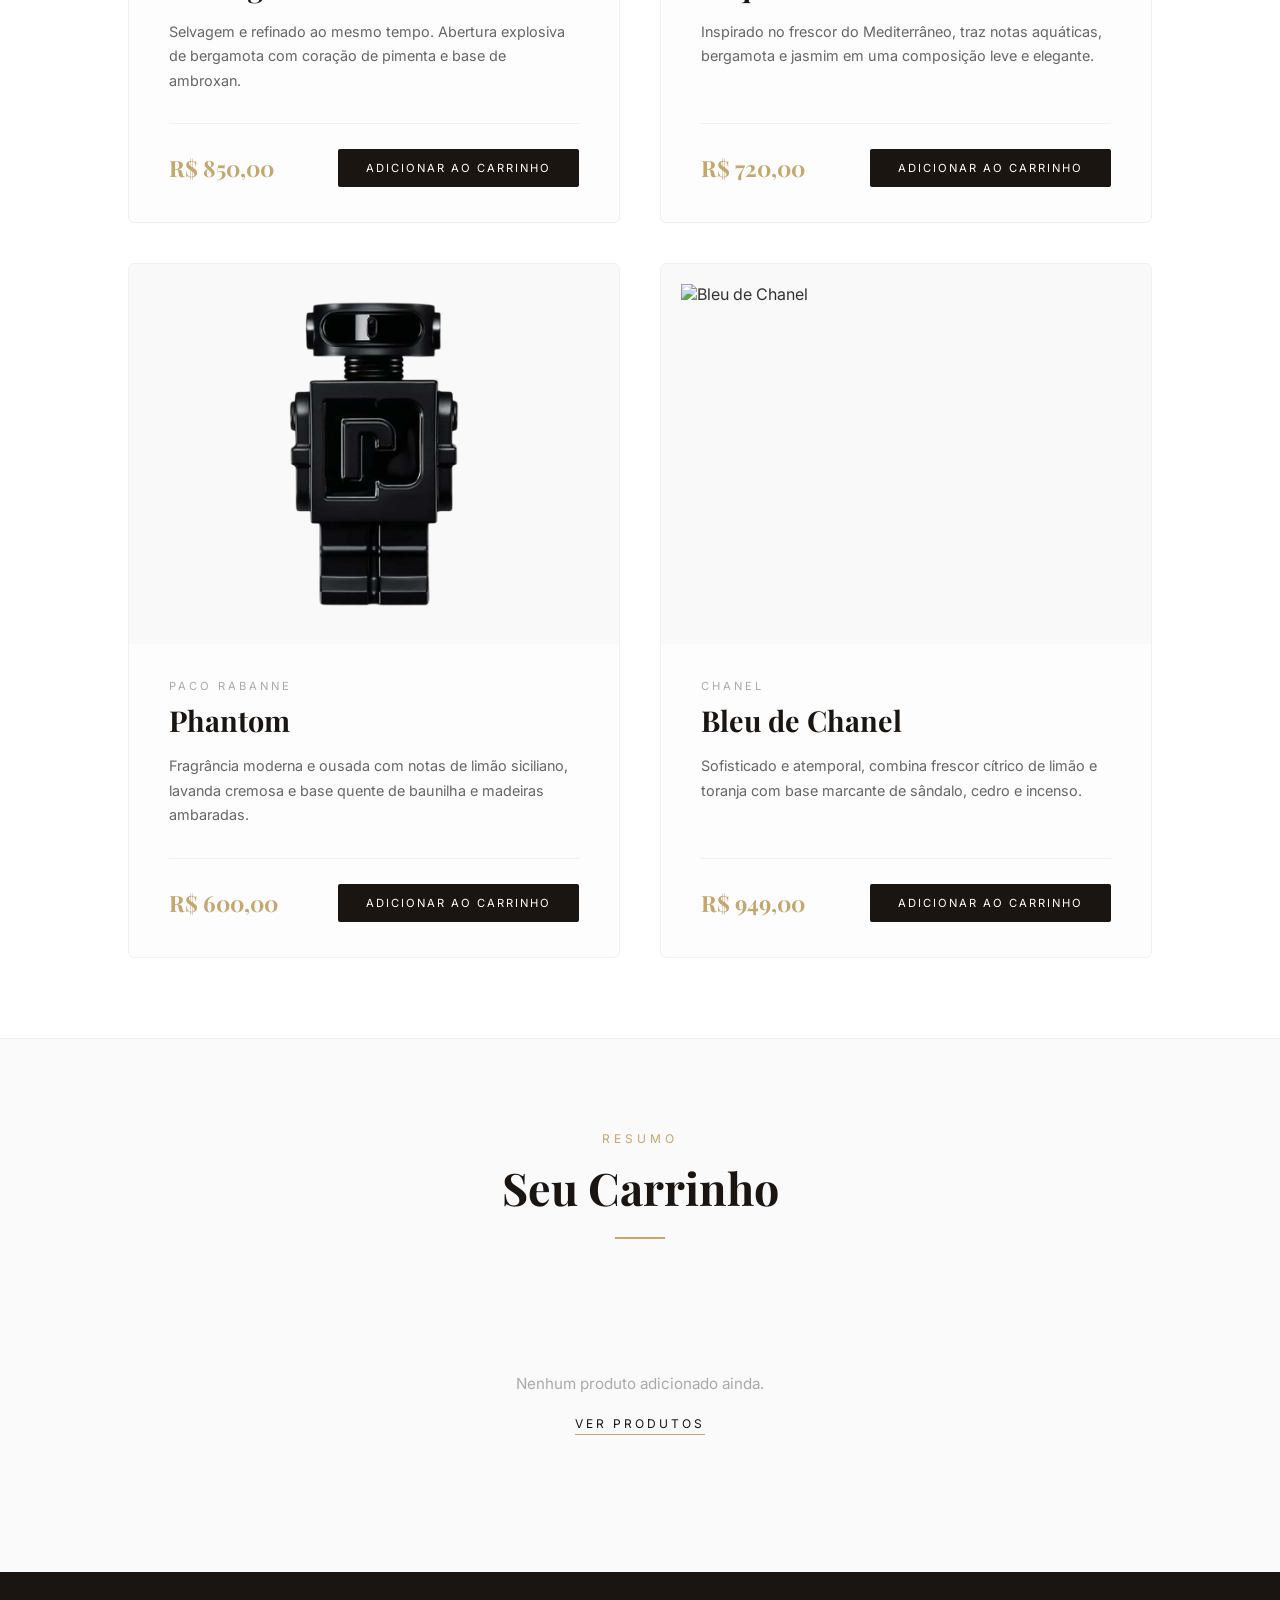
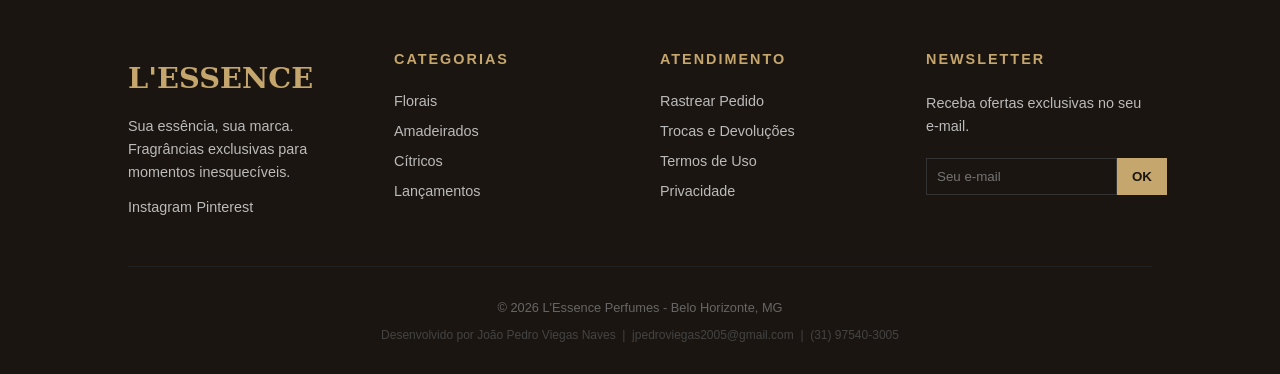
==== commit 51e40f4f: "Detalhes" ====
--- a/pages/produtos.html
+++ b/pages/produtos.html
@@ -52,7 +52,7 @@
                     <p class="produto-descricao">Uma fragrância intensa e viciante que mistura o frescor da lavanda e hortelã com a profundidade quente do mel e da fava tonka; o equilíbrio perfeito entre sedução e elegância.</p>
                     <div class="produto-rodape">
                         <span class="produto-preco">R$ 600,00</span>
-                        <label for="chk1" class="btn-card">Adicionar à Sacola</label>
+                        <label for="chk1" class="btn-card">Adicionar ao Carrinho</label>
                     </div>
                 </div>
             </div>
@@ -67,7 +67,7 @@
                     <p class="produto-descricao">Inspirado na mitologia grega, é uma fragrância intensa e vibrante que combina o frescor das folhas de hortelã e raspas de limão siciliano com a doçura viciante da baunilha e do ambroxan.</p>
                     <div class="produto-rodape">
                         <span class="produto-preco">R$ 649,00</span>
-                        <label for="chk2" class="btn-card">Adicionar à Sacola</label>
+                        <label for="chk2" class="btn-card">Adicionar ao Carrinho</label>
                     </div>
                 </div>
             </div>
@@ -82,7 +82,7 @@
                     <p class="produto-descricao">Selvagem e refinado ao mesmo tempo. Abertura explosiva de bergamota com coração de pimenta e base de ambroxan.</p>
                     <div class="produto-rodape">
                         <span class="produto-preco">R$ 850,00</span>
-                        <label for="chk3" class="btn-card">Adicionar à Sacola</label>
+                        <label for="chk3" class="btn-card">Adicionar ao Carrinho</label>
                     </div>
                 </div>
             </div>
@@ -97,7 +97,7 @@
                     <p class="produto-descricao">Inspirado no frescor do Mediterrâneo, traz notas aquáticas, bergamota e jasmim em uma composição leve e elegante.</p>
                     <div class="produto-rodape">
                         <span class="produto-preco">R$ 720,00</span>
-                        <label for="chk4" class="btn-card">Adicionar à Sacola</label>
+                        <label for="chk4" class="btn-card">Adicionar ao Carrinho</label>
                     </div>
                 </div>
             </div>
@@ -112,7 +112,7 @@
                     <p class="produto-descricao">Fragrância moderna e ousada com notas de limão siciliano, lavanda cremosa e base quente de baunilha e madeiras ambaradas.</p>
                     <div class="produto-rodape">
                         <span class="produto-preco">R$ 600,00</span>
-                        <label for="chk5" class="btn-card">Adicionar à Sacola</label>
+                        <label for="chk5" class="btn-card">Adicionar ao Carrinho</label>
                     </div>
                 </div>
             </div>
@@ -127,7 +127,7 @@
                     <p class="produto-descricao">Sofisticado e atemporal, combina frescor cítrico de limão e toranja com base marcante de sândalo, cedro e incenso.</p>
                     <div class="produto-rodape">
                         <span class="produto-preco">R$ 949,00</span>
-                        <label for="chk6" class="btn-card">Adicionar à Sacola</label>
+                        <label for="chk6" class="btn-card">Adicionar ao Carrinho</label>
                     </div>
                 </div>
             </div>
@@ -140,7 +140,7 @@
 
         <div class="carrinho-header">
             <p class="produtos-subtitulo">Resumo</p>
-            <h2 class="produtos-titulo">Sua Sacola</h2>
+            <h2 class="produtos-titulo">Seu Carrinho</h2>
             <div class="linha-dourada"></div>
         </div>
 
